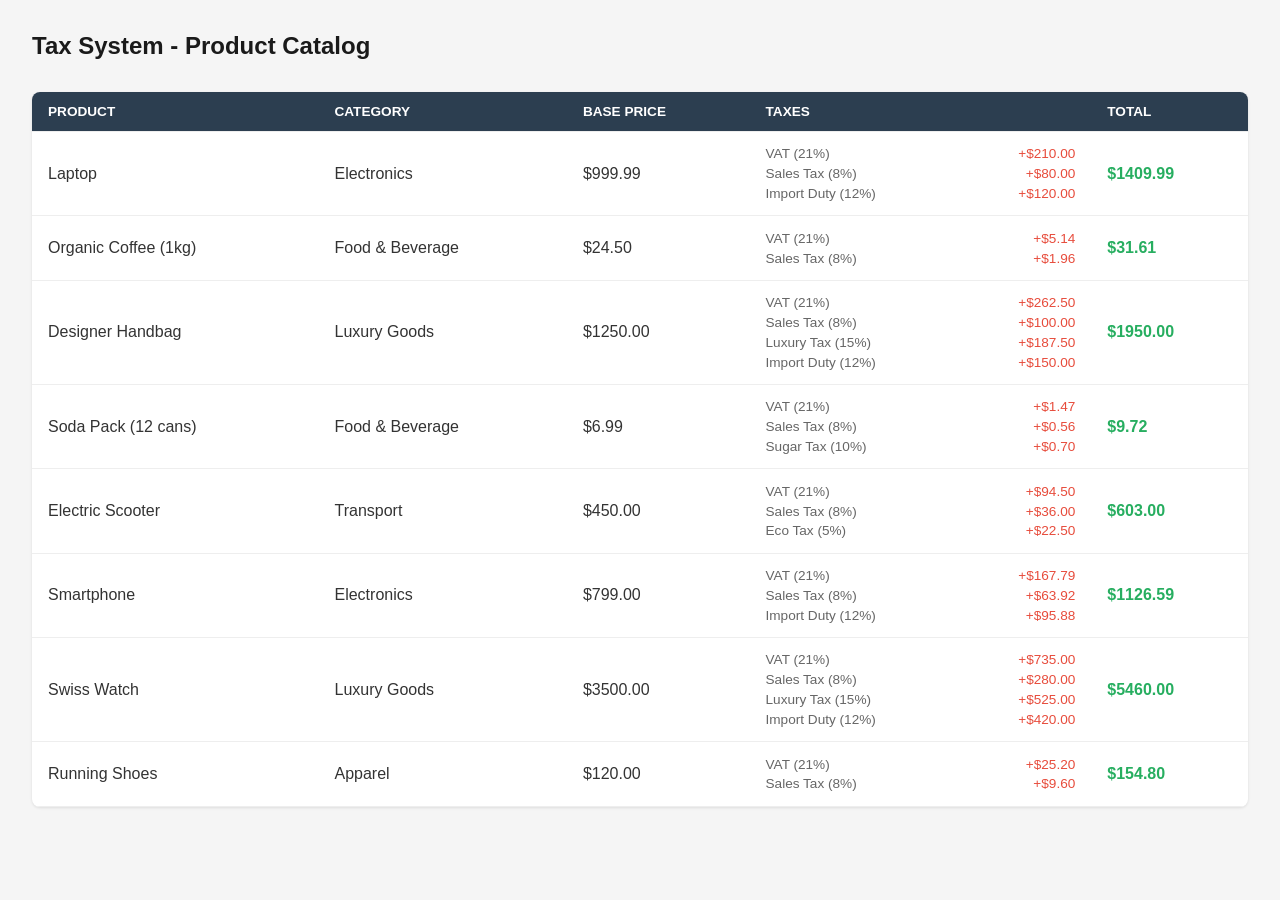
==== tax-system/frontend/index.html @ e2473220 "new poc" ====
<!DOCTYPE html>
<html lang="en">
<head>
  <meta charset="UTF-8">
  <meta name="viewport" content="width=device-width, initial-scale=1.0">
  <title>Tax System</title>
  <link rel="stylesheet" href="styles.css">
</head>
<body>
  <header>
    <h1>Tax System - Product Catalog</h1>
  </header>
  <main>
    <table id="product-table">
      <thead>
        <tr>
          <th>Product</th>
          <th>Category</th>
          <th>Base Price</th>
          <th>Taxes</th>
          <th>Total</th>
        </tr>
      </thead>
      <tbody id="product-list"></tbody>
    </table>
  </main>
  <script src="data.js"></script>
  <script src="app.js"></script>
</body>
</html>
---- tax-system/frontend/styles.css ----
* {
  margin: 0;
  padding: 0;
  box-sizing: border-box;
}

body {
  font-family: -apple-system, BlinkMacSystemFont, "Segoe UI", Roboto, sans-serif;
  background: #f5f5f5;
  color: #333;
  padding: 2rem;
}

header {
  margin-bottom: 2rem;
}

h1 {
  font-size: 1.5rem;
  color: #1a1a1a;
}

table {
  width: 100%;
  border-collapse: collapse;
  background: #fff;
  border-radius: 8px;
  overflow: hidden;
  box-shadow: 0 1px 3px rgba(0, 0, 0, 0.1);
}

th, td {
  padding: 0.75rem 1rem;
  text-align: left;
  border-bottom: 1px solid #eee;
}

th {
  background: #2c3e50;
  color: #fff;
  font-weight: 600;
  font-size: 0.85rem;
  text-transform: uppercase;
}

tr:hover {
  background: #f9f9f9;
}

.tax-list {
  list-style: none;
  padding: 0;
}

.tax-list li {
  display: flex;
  justify-content: space-between;
  gap: 1rem;
  padding: 0.15rem 0;
  font-size: 0.85rem;
}

.tax-name {
  color: #666;
}

.tax-amount {
  font-weight: 500;
  color: #e74c3c;
}

.total {
  font-weight: 700;
  color: #27ae60;
}

.price {
  font-weight: 500;
}
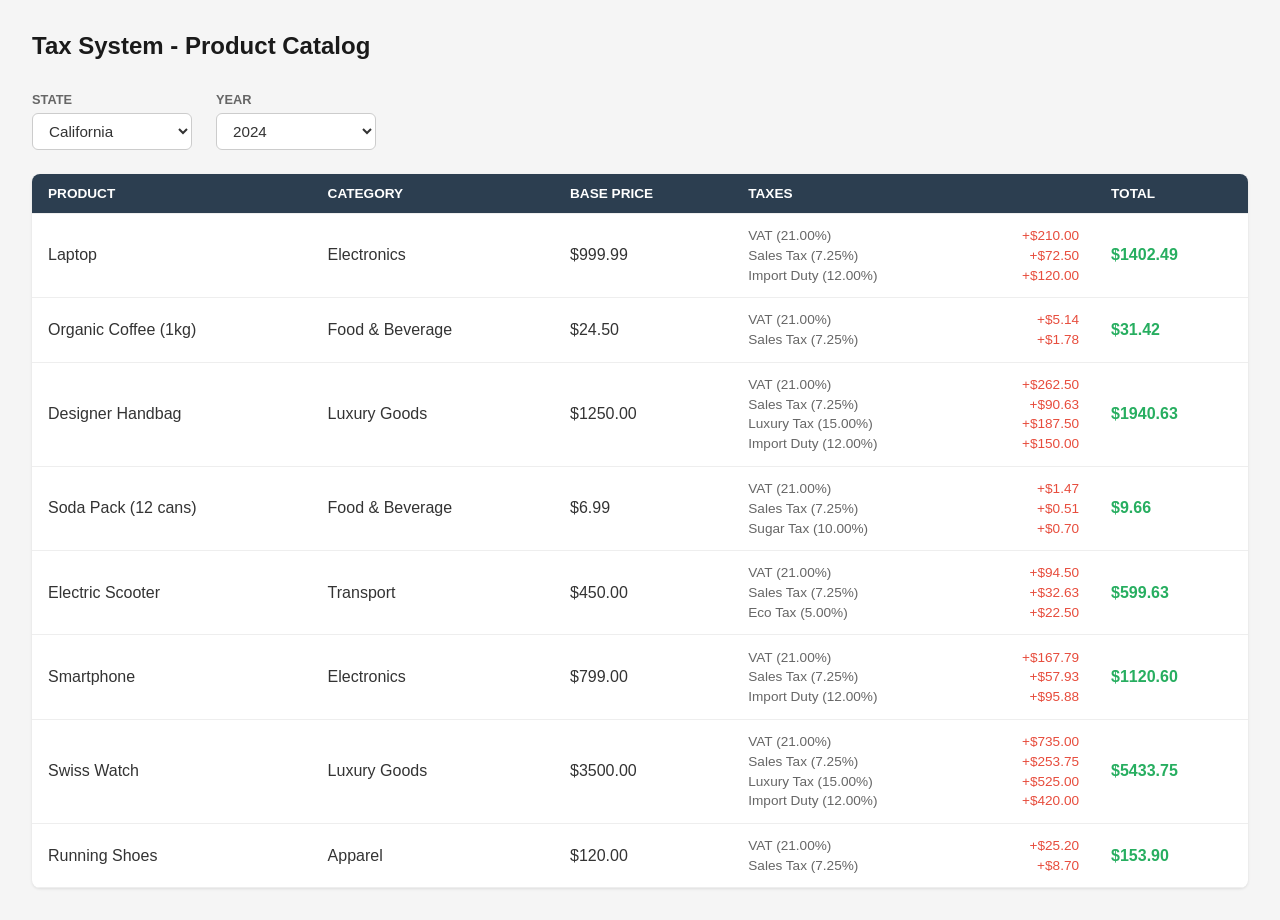
==== commit 1170a7e3: "fix front" ====
--- a/tax-system/frontend/index.html
+++ b/tax-system/frontend/index.html
@@ -11,6 +11,16 @@
     <h1>Tax System - Product Catalog</h1>
   </header>
   <main>
+    <div class="filters">
+      <div class="filter-group">
+        <label for="state-select">State</label>
+        <select id="state-select"></select>
+      </div>
+      <div class="filter-group">
+        <label for="year-select">Year</label>
+        <select id="year-select"></select>
+      </div>
+    </div>
     <table id="product-table">
       <thead>
         <tr>
--- a/tax-system/frontend/styles.css
+++ b/tax-system/frontend/styles.css
@@ -18,6 +18,42 @@
 h1 {
   font-size: 1.5rem;
   color: #1a1a1a;
+}
+
+.filters {
+  display: flex;
+  gap: 1.5rem;
+  margin-bottom: 1.5rem;
+}
+
+.filter-group {
+  display: flex;
+  flex-direction: column;
+  gap: 0.35rem;
+}
+
+.filter-group label {
+  font-size: 0.8rem;
+  font-weight: 600;
+  text-transform: uppercase;
+  color: #666;
+}
+
+.filter-group select {
+  padding: 0.5rem 0.75rem;
+  font-size: 0.95rem;
+  border: 1px solid #ccc;
+  border-radius: 6px;
+  background: #fff;
+  color: #333;
+  cursor: pointer;
+  min-width: 160px;
+}
+
+.filter-group select:focus {
+  outline: none;
+  border-color: #2c3e50;
+  box-shadow: 0 0 0 2px rgba(44, 62, 80, 0.15);
 }
 
 table {
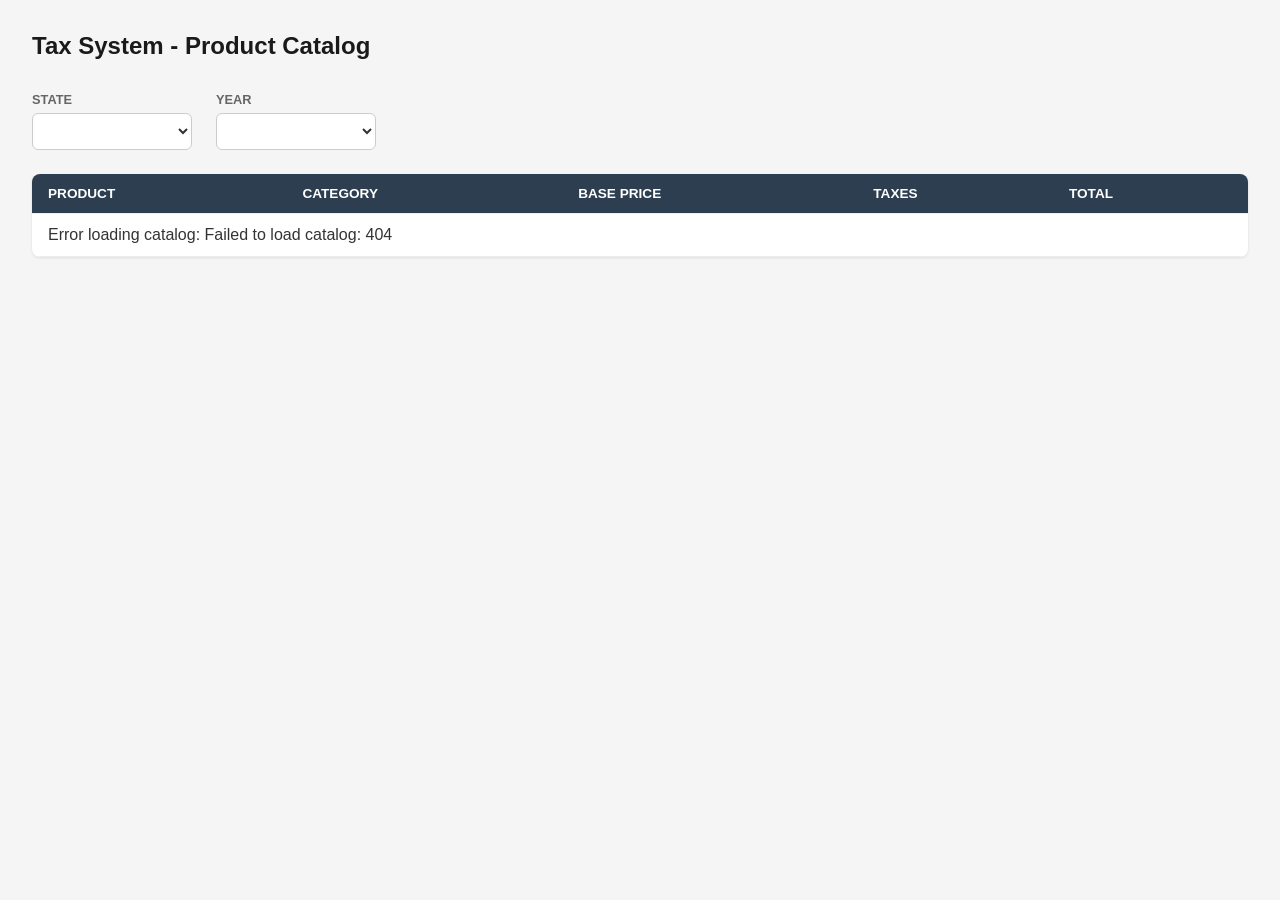
==== commit 64e7d1ef: "remove front mocks" ====
--- a/tax-system/frontend/index.html
+++ b/tax-system/frontend/index.html
@@ -34,7 +34,6 @@
       <tbody id="product-list"></tbody>
     </table>
   </main>
-  <script src="data.js"></script>
   <script src="app.js"></script>
 </body>
 </html>
